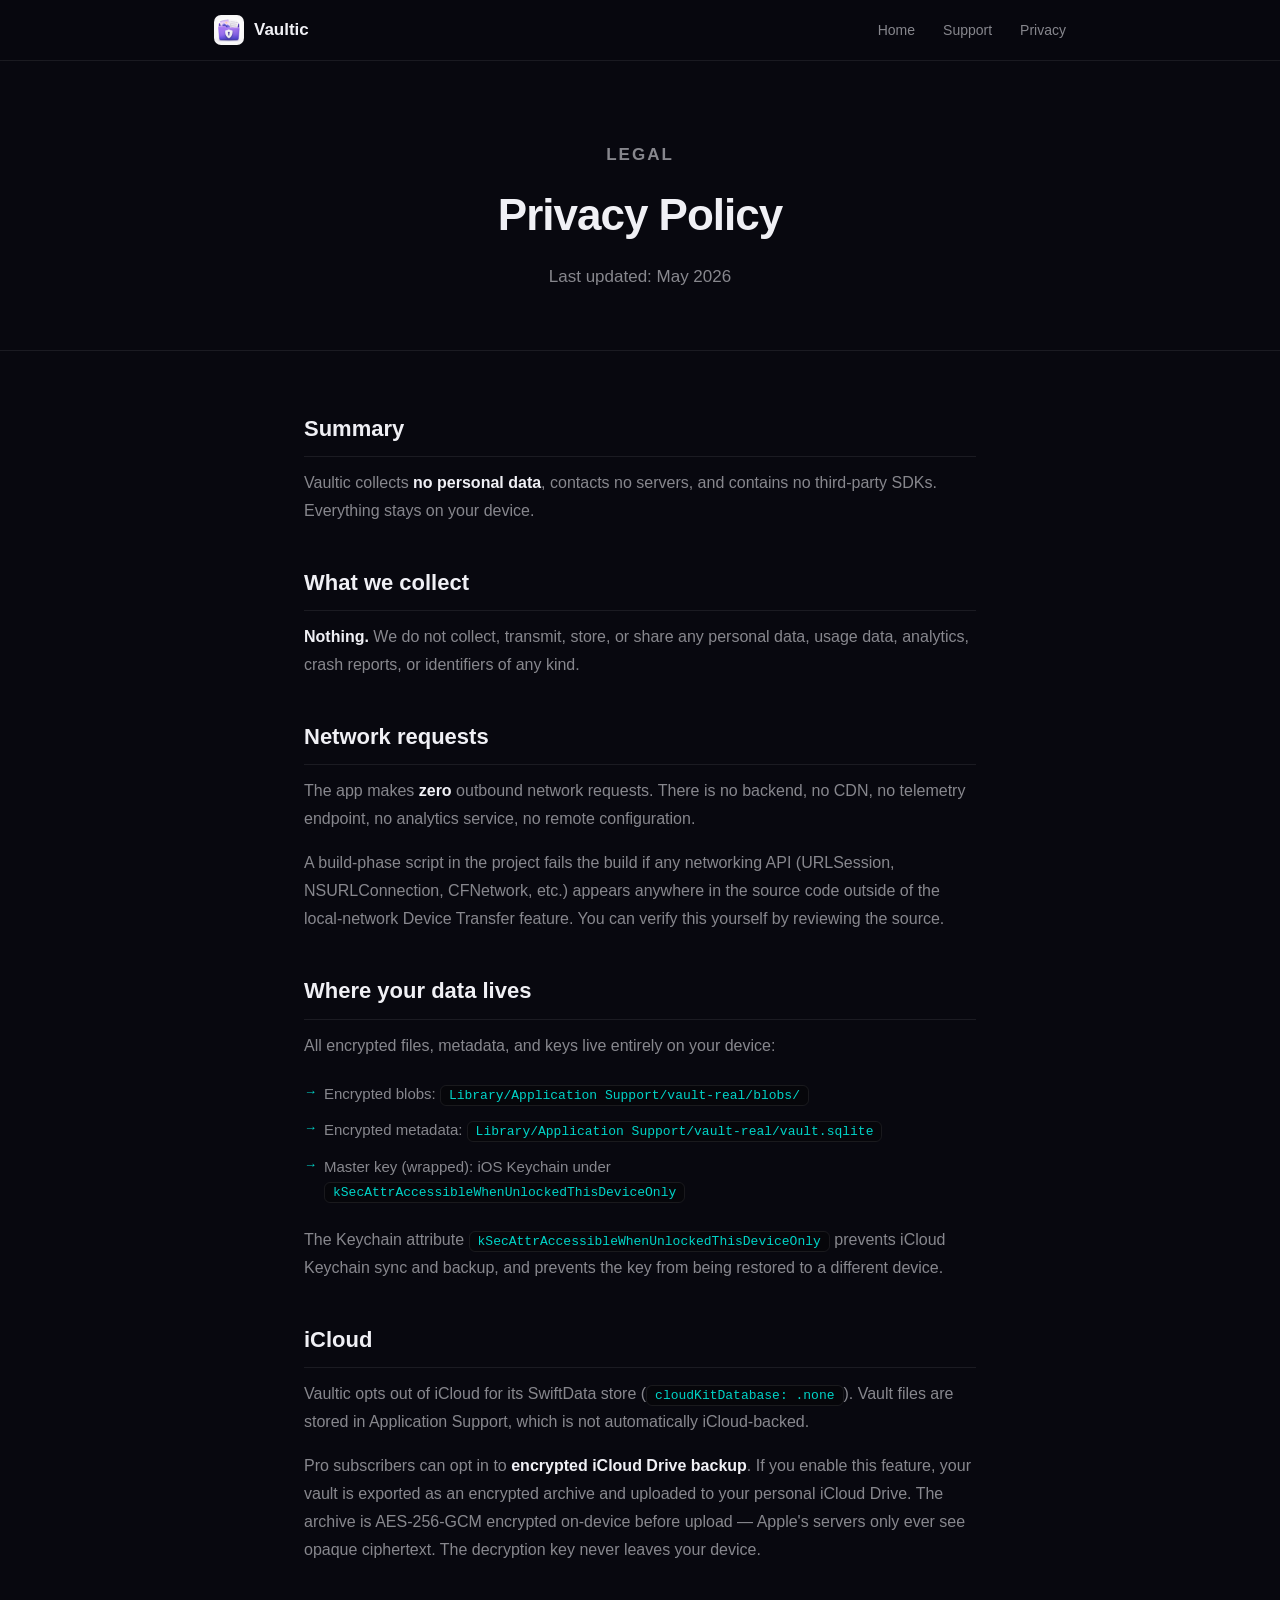
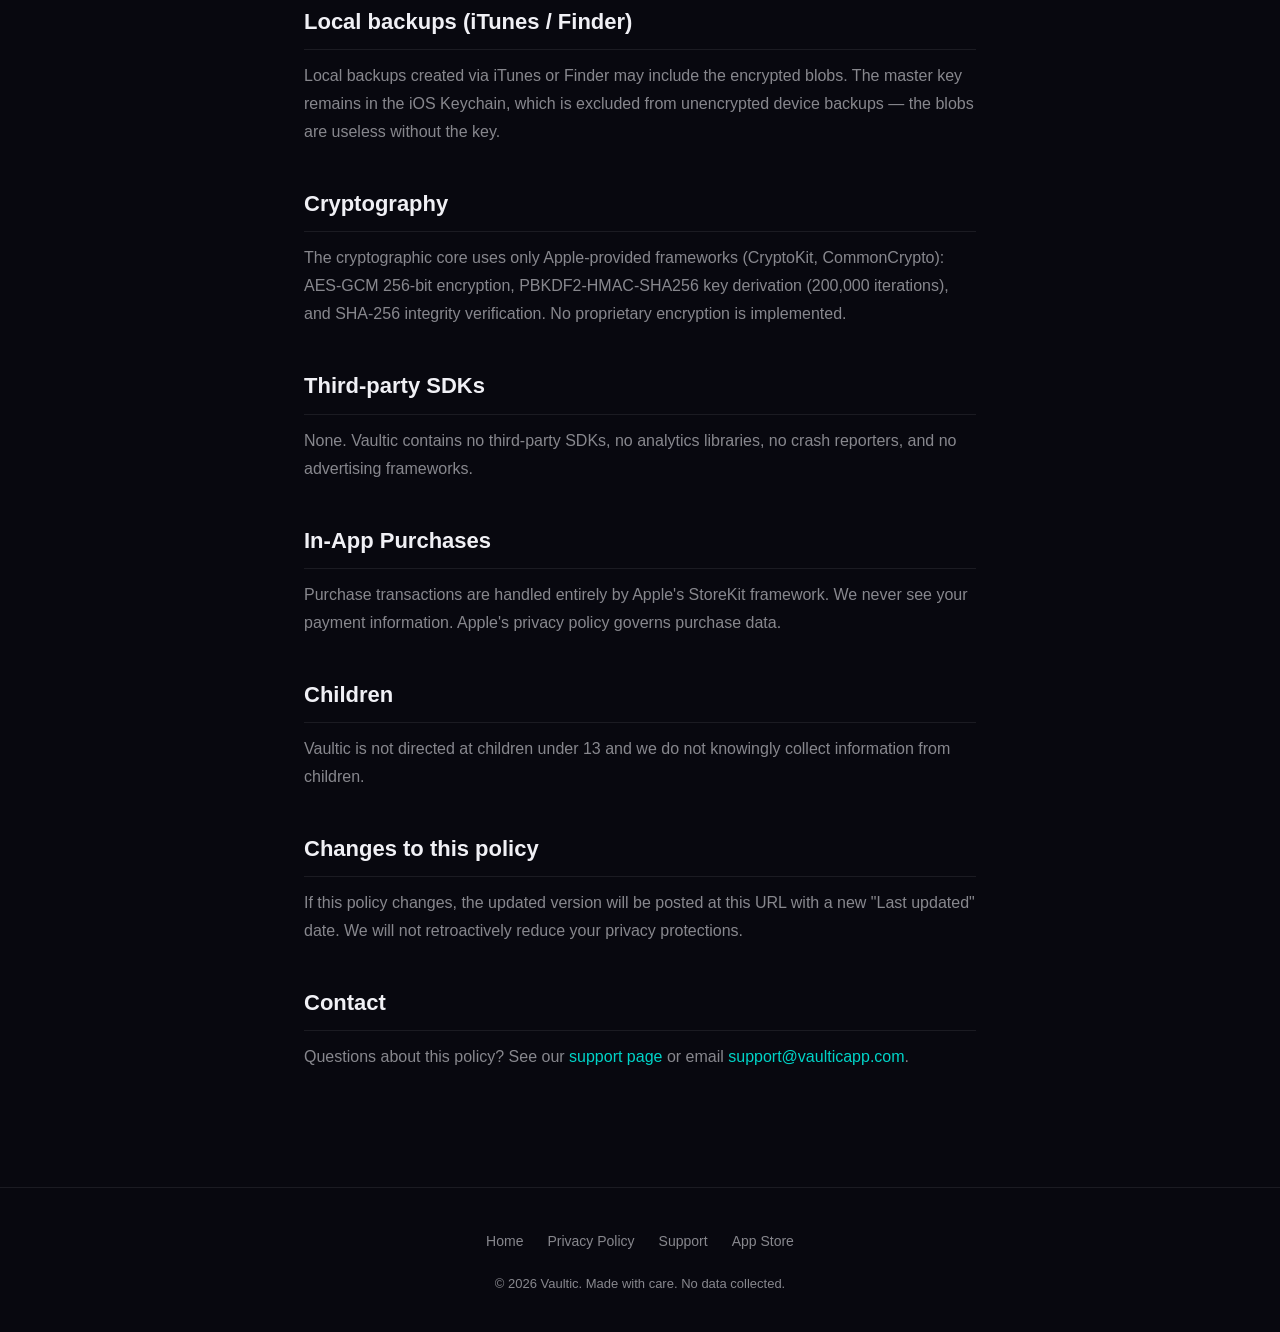
==== privacy.html @ 9163385c "Initial website — landing page, privacy policy, support" ====
<!DOCTYPE html>
<html lang="en">
<head>
  <meta charset="UTF-8" />
  <meta name="viewport" content="width=device-width, initial-scale=1.0" />
  <title>Privacy Policy — Vaultic</title>
  <meta name="description" content="Vaultic collects no personal data, contacts no servers, and contains no third-party SDKs. Everything stays on your device." />
  <link rel="icon" href="assets/icon.png" />
  <link rel="stylesheet" href="style.css" />
</head>
<body>

<nav>
  <div class="nav-inner">
    <a href="index.html" class="nav-logo">
      <img src="assets/icon.png" alt="Vaultic icon" />
      Vaultic
    </a>
    <ul class="nav-links">
      <li><a href="index.html">Home</a></li>
      <li><a href="support.html">Support</a></li>
      <li><a href="privacy.html">Privacy</a></li>
    </ul>
  </div>
</nav>

<div class="page-hero">
  <p class="section-label">Legal</p>
  <h1>Privacy Policy</h1>
  <p>Last updated: May 2026</p>
</div>

<div class="page-content">

  <h2>Summary</h2>
  <p>Vaultic collects <strong>no personal data</strong>, contacts no servers, and contains no third-party SDKs. Everything stays on your device.</p>

  <h2>What we collect</h2>
  <p><strong>Nothing.</strong> We do not collect, transmit, store, or share any personal data, usage data, analytics, crash reports, or identifiers of any kind.</p>

  <h2>Network requests</h2>
  <p>The app makes <strong>zero</strong> outbound network requests. There is no backend, no CDN, no telemetry endpoint, no analytics service, no remote configuration.</p>
  <p>A build-phase script in the project fails the build if any networking API (URLSession, NSURLConnection, CFNetwork, etc.) appears anywhere in the source code outside of the local-network Device Transfer feature. You can verify this yourself by reviewing the source.</p>

  <h2>Where your data lives</h2>
  <p>All encrypted files, metadata, and keys live entirely on your device:</p>
  <ul>
    <li>Encrypted blobs: <code class="code-inline">Library/Application Support/vault-real/blobs/</code></li>
    <li>Encrypted metadata: <code class="code-inline">Library/Application Support/vault-real/vault.sqlite</code></li>
    <li>Master key (wrapped): iOS Keychain under <code class="code-inline">kSecAttrAccessibleWhenUnlockedThisDeviceOnly</code></li>
  </ul>
  <p>The Keychain attribute <code class="code-inline">kSecAttrAccessibleWhenUnlockedThisDeviceOnly</code> prevents iCloud Keychain sync and backup, and prevents the key from being restored to a different device.</p>

  <h2>iCloud</h2>
  <p>Vaultic opts out of iCloud for its SwiftData store (<code class="code-inline">cloudKitDatabase: .none</code>). Vault files are stored in Application Support, which is not automatically iCloud-backed.</p>
  <p>Pro subscribers can opt in to <strong>encrypted iCloud Drive backup</strong>. If you enable this feature, your vault is exported as an encrypted archive and uploaded to your personal iCloud Drive. The archive is AES-256-GCM encrypted on-device before upload — Apple's servers only ever see opaque ciphertext. The decryption key never leaves your device.</p>

  <h2>Local backups (iTunes / Finder)</h2>
  <p>Local backups created via iTunes or Finder may include the encrypted blobs. The master key remains in the iOS Keychain, which is excluded from unencrypted device backups — the blobs are useless without the key.</p>

  <h2>Cryptography</h2>
  <p>The cryptographic core uses only Apple-provided frameworks (CryptoKit, CommonCrypto): AES-GCM 256-bit encryption, PBKDF2-HMAC-SHA256 key derivation (200,000 iterations), and SHA-256 integrity verification. No proprietary encryption is implemented.</p>

  <h2>Third-party SDKs</h2>
  <p>None. Vaultic contains no third-party SDKs, no analytics libraries, no crash reporters, and no advertising frameworks.</p>

  <h2>In-App Purchases</h2>
  <p>Purchase transactions are handled entirely by Apple's StoreKit framework. We never see your payment information. Apple's privacy policy governs purchase data.</p>

  <h2>Children</h2>
  <p>Vaultic is not directed at children under 13 and we do not knowingly collect information from children.</p>

  <h2>Changes to this policy</h2>
  <p>If this policy changes, the updated version will be posted at this URL with a new "Last updated" date. We will not retroactively reduce your privacy protections.</p>

  <h2>Contact</h2>
  <p>Questions about this policy? See our <a href="support.html">support page</a> or email <a href="mailto:support@vaulticapp.com">support@vaulticapp.com</a>.</p>

</div>

<footer>
  <div class="footer-inner">
    <ul class="footer-links">
      <li><a href="index.html">Home</a></li>
      <li><a href="privacy.html">Privacy Policy</a></li>
      <li><a href="support.html">Support</a></li>
      <li><a href="https://apps.apple.com/app/id000000000">App Store</a></li>
    </ul>
    <p>© 2026 Vaultic. Made with care. No data collected.</p>
  </div>
</footer>

</body>
</html>
---- style.css ----
/* ── Reset & base ── */
*, *::before, *::after { box-sizing: border-box; margin: 0; padding: 0; }

:root {
  --bg:        #08080f;
  --bg2:       #0f0f1a;
  --card:      rgba(255,255,255,0.04);
  --border:    rgba(255,255,255,0.08);
  --accent:    #00d4c8;
  --accent2:   #7b5cf5;
  --text:      #f0f0f5;
  --muted:     rgba(240,240,245,0.55);
  --radius:    18px;
  --radius-sm: 12px;
}

html { scroll-behavior: smooth; }

body {
  font-family: -apple-system, BlinkMacSystemFont, "SF Pro Display", "Segoe UI", sans-serif;
  background: var(--bg);
  color: var(--text);
  line-height: 1.6;
  -webkit-font-smoothing: antialiased;
}

a { color: var(--accent); text-decoration: none; }
a:hover { text-decoration: underline; }

img { display: block; max-width: 100%; }

/* ── Layout ── */
.container { max-width: 900px; margin: 0 auto; padding: 0 24px; }

/* ── Nav ── */
nav {
  position: sticky;
  top: 0;
  z-index: 100;
  background: rgba(8,8,15,0.85);
  backdrop-filter: blur(20px);
  -webkit-backdrop-filter: blur(20px);
  border-bottom: 1px solid var(--border);
}

.nav-inner {
  display: flex;
  align-items: center;
  justify-content: space-between;
  height: 60px;
  max-width: 900px;
  margin: 0 auto;
  padding: 0 24px;
}

.nav-logo {
  display: flex;
  align-items: center;
  gap: 10px;
  font-weight: 700;
  font-size: 17px;
  color: var(--text);
  text-decoration: none;
}

.nav-logo img {
  width: 30px;
  height: 30px;
  border-radius: 7px;
}

.nav-links {
  display: flex;
  gap: 28px;
  list-style: none;
}

.nav-links a {
  font-size: 14px;
  color: var(--muted);
  transition: color 0.2s;
}

.nav-links a:hover { color: var(--text); text-decoration: none; }

/* ── Hero ── */
.hero {
  text-align: center;
  padding: 100px 24px 80px;
  background: radial-gradient(ellipse 80% 50% at 50% 0%, rgba(123,92,245,0.18) 0%, transparent 70%);
}

.hero-icon {
  width: 110px;
  height: 110px;
  border-radius: 26px;
  margin: 0 auto 32px;
  box-shadow: 0 24px 60px rgba(0,212,200,0.2), 0 8px 24px rgba(0,0,0,0.5);
}

.hero h1 {
  font-size: clamp(36px, 6vw, 58px);
  font-weight: 800;
  letter-spacing: -1.5px;
  line-height: 1.1;
  margin-bottom: 20px;
  background: linear-gradient(135deg, #fff 40%, var(--accent));
  -webkit-background-clip: text;
  -webkit-text-fill-color: transparent;
  background-clip: text;
}

.hero p {
  font-size: 19px;
  color: var(--muted);
  max-width: 520px;
  margin: 0 auto 40px;
  line-height: 1.65;
}

.btn {
  display: inline-flex;
  align-items: center;
  gap: 10px;
  padding: 14px 28px;
  border-radius: 50px;
  font-size: 16px;
  font-weight: 600;
  transition: transform 0.15s, box-shadow 0.15s;
  cursor: pointer;
  text-decoration: none;
}

.btn:hover { transform: translateY(-2px); text-decoration: none; }

.btn-primary {
  background: linear-gradient(135deg, var(--accent2), var(--accent));
  color: #000;
  box-shadow: 0 8px 30px rgba(0,212,200,0.3);
}

.btn-primary:hover { box-shadow: 0 12px 40px rgba(0,212,200,0.45); }

.btn-secondary {
  background: var(--card);
  color: var(--text);
  border: 1px solid var(--border);
}

.hero-cta { display: flex; gap: 14px; justify-content: center; flex-wrap: wrap; }

.hero-badge {
  margin-top: 32px;
  font-size: 13px;
  color: var(--muted);
}

.hero-badge span {
  display: inline-block;
  background: var(--card);
  border: 1px solid var(--border);
  border-radius: 50px;
  padding: 5px 14px;
  margin: 4px;
}

/* ── Section ── */
section { padding: 80px 0; }

.section-label {
  font-size: 12px;
  font-weight: 700;
  letter-spacing: 2px;
  text-transform: uppercase;
  color: var(--accent);
  margin-bottom: 12px;
}

.section-title {
  font-size: clamp(26px, 4vw, 38px);
  font-weight: 800;
  letter-spacing: -0.8px;
  margin-bottom: 16px;
}

.section-sub {
  font-size: 17px;
  color: var(--muted);
  max-width: 560px;
  line-height: 1.65;
}

/* ── Feature grid ── */
.features-grid {
  display: grid;
  grid-template-columns: repeat(auto-fit, minmax(260px, 1fr));
  gap: 16px;
  margin-top: 48px;
}

.feature-card {
  background: var(--card);
  border: 1px solid var(--border);
  border-radius: var(--radius);
  padding: 28px;
  transition: border-color 0.2s, transform 0.2s;
}

.feature-card:hover {
  border-color: rgba(0,212,200,0.3);
  transform: translateY(-3px);
}

.feature-icon {
  font-size: 30px;
  margin-bottom: 16px;
}

.feature-card h3 {
  font-size: 16px;
  font-weight: 700;
  margin-bottom: 8px;
}

.feature-card p {
  font-size: 14px;
  color: var(--muted);
  line-height: 1.6;
}

/* ── Security section ── */
.security-section {
  background: var(--bg2);
  border-top: 1px solid var(--border);
  border-bottom: 1px solid var(--border);
}

.security-grid {
  display: grid;
  grid-template-columns: 1fr 1fr;
  gap: 48px;
  align-items: center;
  margin-top: 48px;
}

@media (max-width: 640px) {
  .security-grid { grid-template-columns: 1fr; gap: 32px; }
}

.security-list { list-style: none; display: flex; flex-direction: column; gap: 16px; }

.security-list li {
  display: flex;
  align-items: flex-start;
  gap: 14px;
  font-size: 15px;
  color: var(--muted);
}

.security-list .check {
  flex-shrink: 0;
  width: 22px;
  height: 22px;
  border-radius: 50%;
  background: rgba(0,212,200,0.15);
  display: flex;
  align-items: center;
  justify-content: center;
  margin-top: 1px;
}

.security-list .check::after {
  content: "✓";
  font-size: 11px;
  font-weight: 800;
  color: var(--accent);
}

.code-block {
  background: rgba(0,0,0,0.4);
  border: 1px solid var(--border);
  border-radius: var(--radius-sm);
  padding: 20px 24px;
  font-family: "SF Mono", "Fira Code", monospace;
  font-size: 13px;
  color: var(--accent);
  line-height: 1.8;
}

.code-block .comment { color: var(--muted); }

/* ── Pro section ── */
.pro-card {
  background: linear-gradient(135deg, rgba(123,92,245,0.15), rgba(0,212,200,0.1));
  border: 1px solid rgba(123,92,245,0.3);
  border-radius: var(--radius);
  padding: 48px;
  text-align: center;
  margin-top: 48px;
}

.pro-card h3 {
  font-size: 26px;
  font-weight: 800;
  margin-bottom: 12px;
}

.pro-card p {
  color: var(--muted);
  margin-bottom: 32px;
  max-width: 480px;
  margin-left: auto;
  margin-right: auto;
}

.pro-features {
  display: flex;
  flex-wrap: wrap;
  gap: 10px;
  justify-content: center;
  margin-bottom: 32px;
}

.pro-pill {
  background: rgba(255,255,255,0.06);
  border: 1px solid var(--border);
  border-radius: 50px;
  padding: 6px 16px;
  font-size: 13px;
  color: var(--text);
}

/* ── Footer ── */
footer {
  border-top: 1px solid var(--border);
  padding: 40px 0;
  text-align: center;
}

.footer-inner {
  max-width: 900px;
  margin: 0 auto;
  padding: 0 24px;
}

.footer-links {
  display: flex;
  gap: 24px;
  justify-content: center;
  flex-wrap: wrap;
  margin-bottom: 20px;
  list-style: none;
}

.footer-links a { font-size: 14px; color: var(--muted); }
.footer-links a:hover { color: var(--text); text-decoration: none; }

footer p { font-size: 13px; color: var(--muted); }

/* ── Support / Privacy page ── */
.page-hero {
  padding: 80px 24px 60px;
  text-align: center;
  border-bottom: 1px solid var(--border);
}

.page-hero h1 {
  font-size: clamp(28px, 5vw, 44px);
  font-weight: 800;
  letter-spacing: -1px;
  margin-bottom: 12px;
}

.page-hero p { color: var(--muted); font-size: 17px; }

.page-content {
  padding: 60px 24px 100px;
  max-width: 720px;
  margin: 0 auto;
}

.page-content h2 {
  font-size: 22px;
  font-weight: 700;
  margin: 40px 0 12px;
  padding-bottom: 10px;
  border-bottom: 1px solid var(--border);
}

.page-content h2:first-child { margin-top: 0; }

.page-content p { color: var(--muted); margin-bottom: 16px; font-size: 16px; line-height: 1.75; }

.page-content strong { color: var(--text); }

.page-content ul { list-style: none; margin-bottom: 16px; }

.page-content ul li {
  color: var(--muted);
  font-size: 15px;
  padding: 6px 0 6px 20px;
  position: relative;
}

.page-content ul li::before {
  content: "→";
  position: absolute;
  left: 0;
  color: var(--accent);
  font-size: 13px;
}

.faq-item {
  background: var(--card);
  border: 1px solid var(--border);
  border-radius: var(--radius-sm);
  padding: 24px;
  margin-bottom: 16px;
}

.faq-item h3 {
  font-size: 16px;
  font-weight: 700;
  margin-bottom: 12px;
  color: var(--text);
}

.faq-item p, .faq-item li {
  color: var(--muted);
  font-size: 15px;
  line-height: 1.7;
}

.contact-card {
  background: linear-gradient(135deg, rgba(123,92,245,0.12), rgba(0,212,200,0.08));
  border: 1px solid rgba(0,212,200,0.2);
  border-radius: var(--radius);
  padding: 36px;
  text-align: center;
  margin-top: 48px;
}

.contact-card h2 { border: none; margin-top: 0; }
.contact-card p { max-width: 400px; margin: 0 auto 24px; }

.code-inline {
  font-family: "SF Mono", "Fira Code", monospace;
  font-size: 13px;
  background: rgba(0,0,0,0.3);
  border: 1px solid var(--border);
  border-radius: 6px;
  padding: 2px 8px;
  color: var(--accent);
}

/* ── Responsive ── */
@media (max-width: 600px) {
  .hero { padding: 70px 24px 60px; }
  .pro-card { padding: 32px 24px; }
  section { padding: 60px 0; }
}
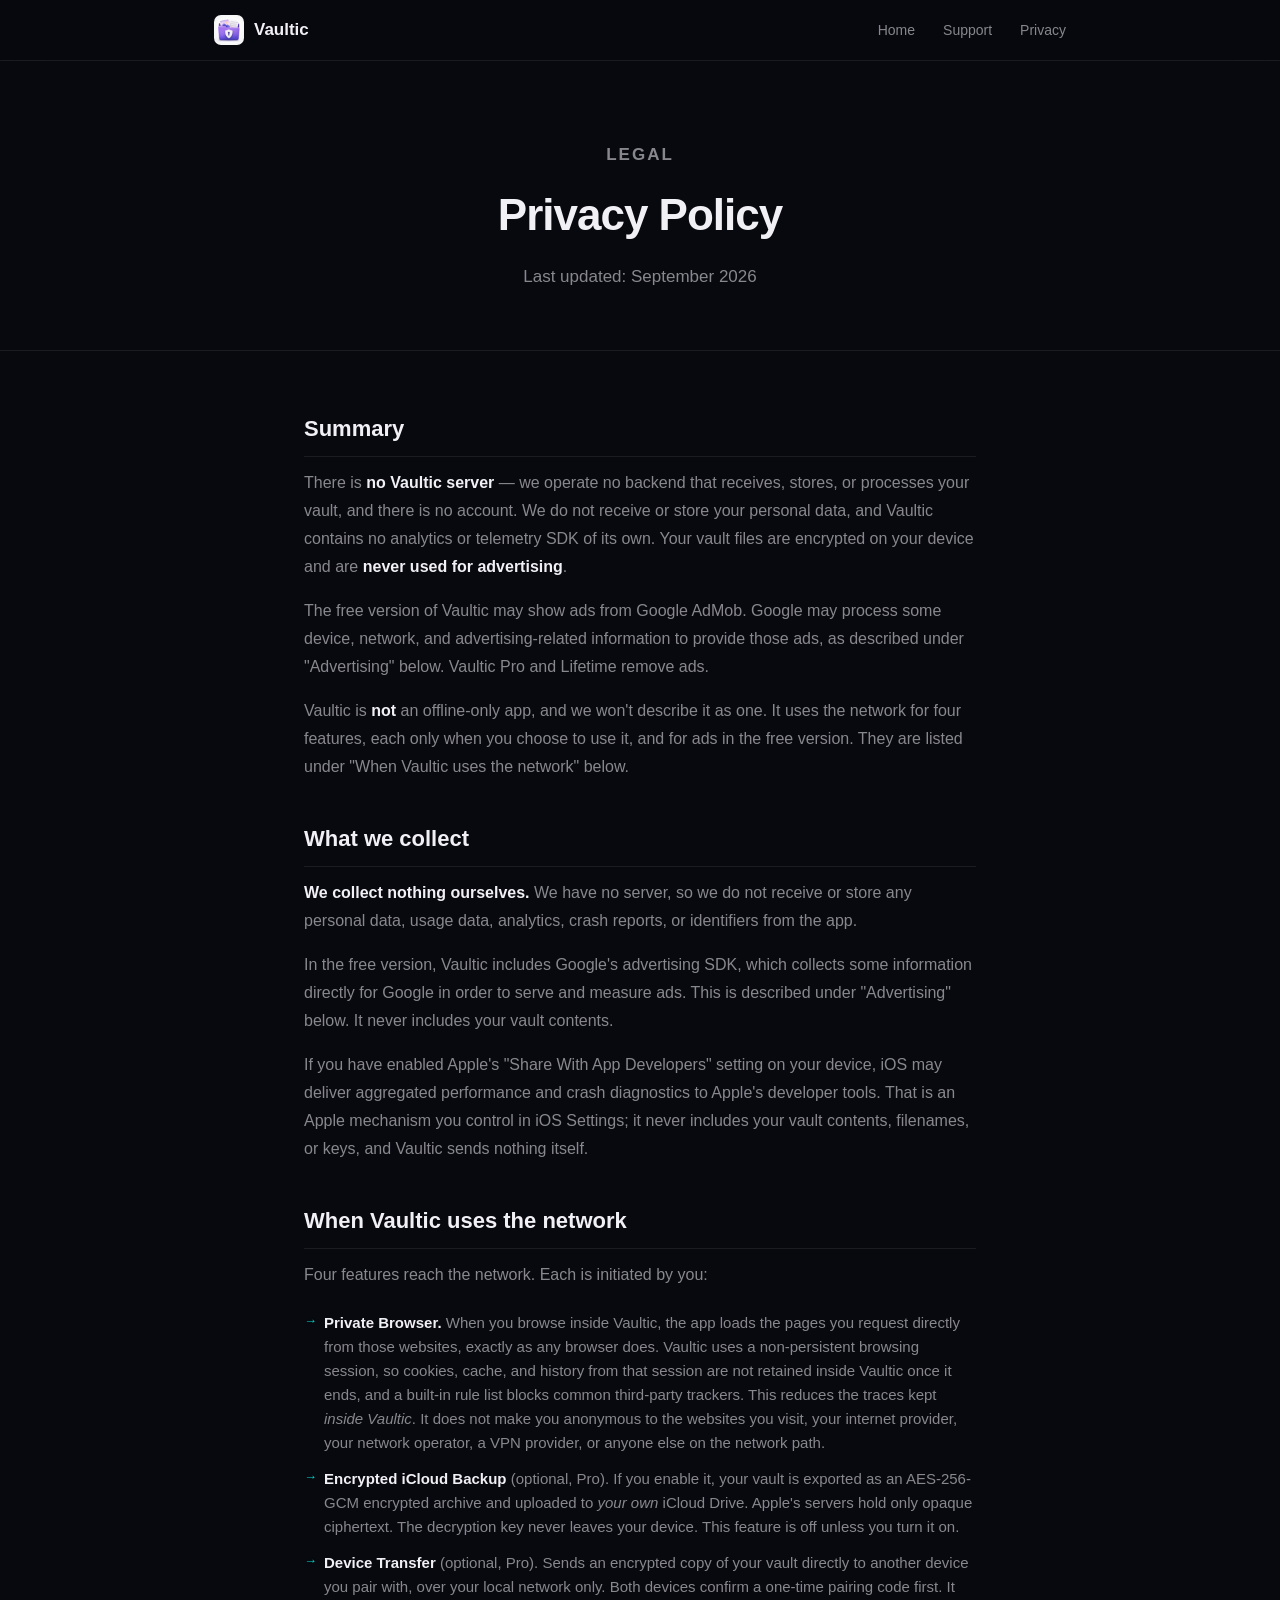
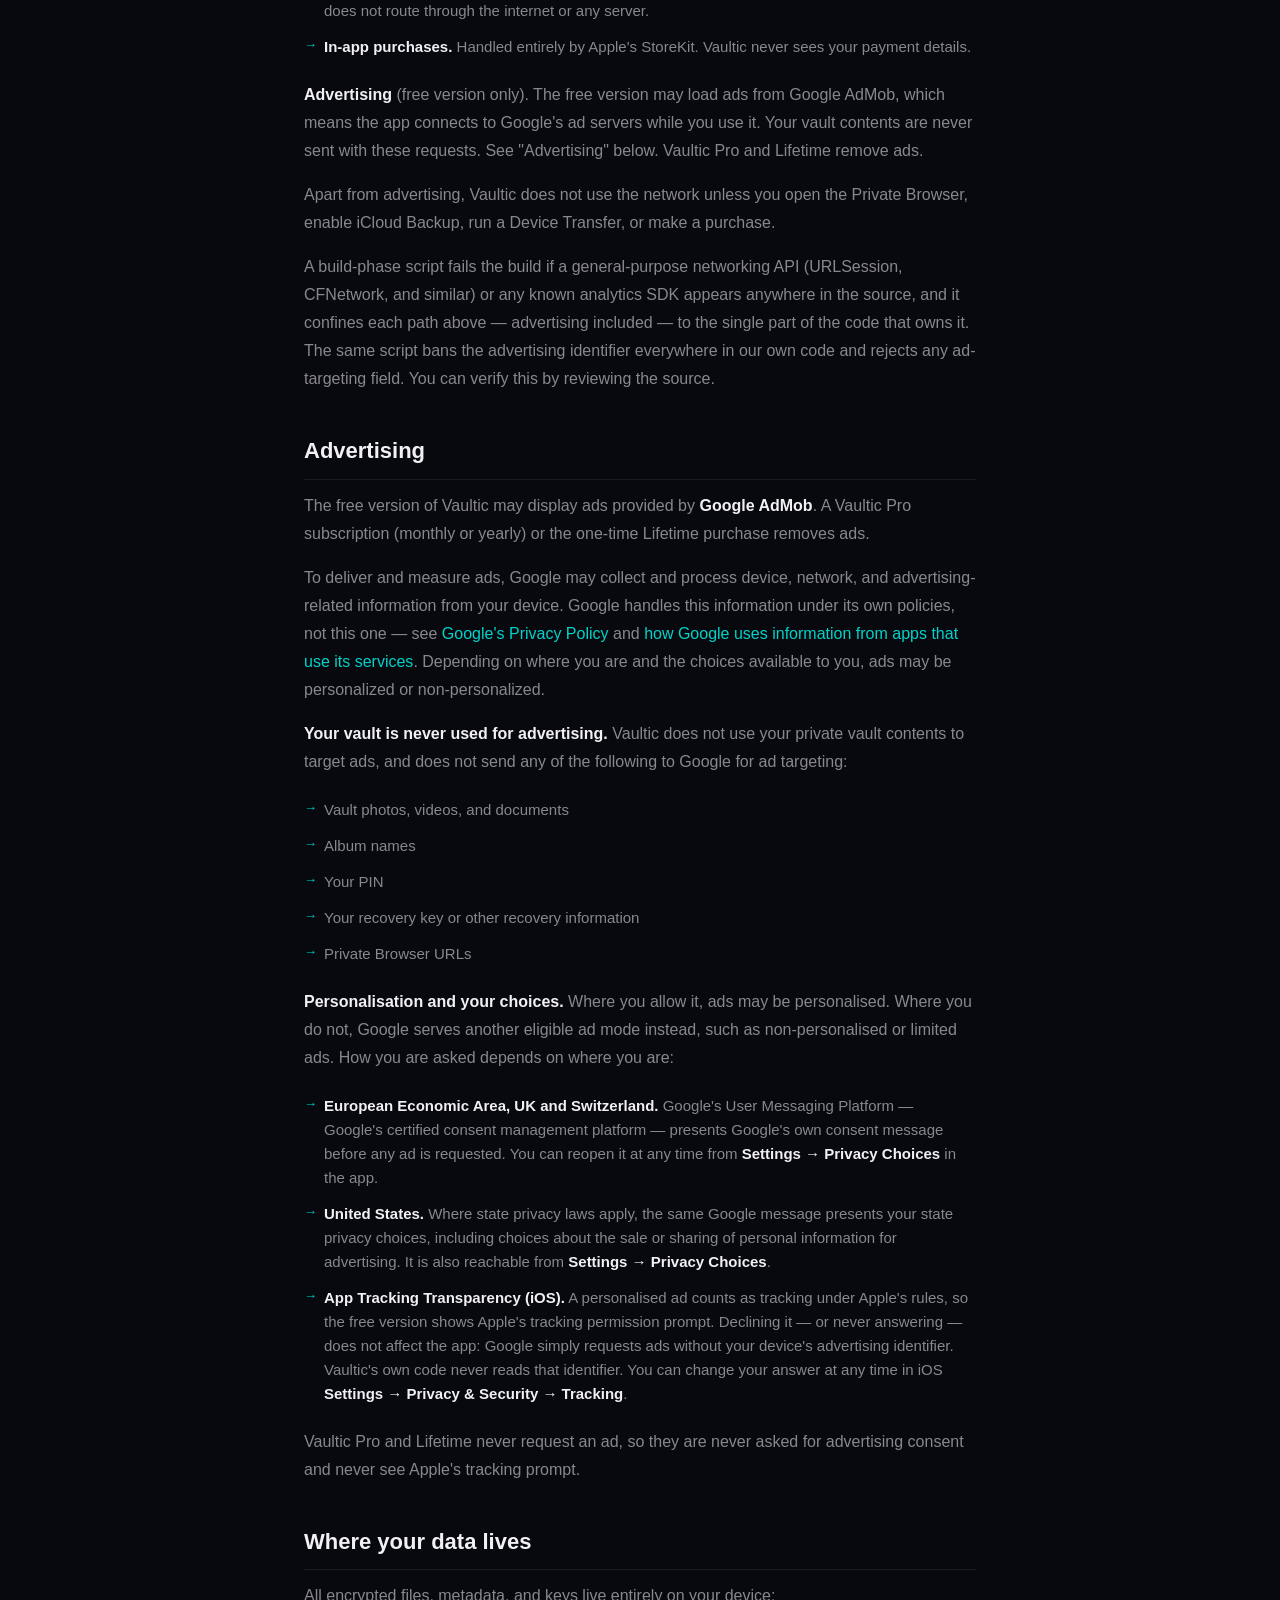
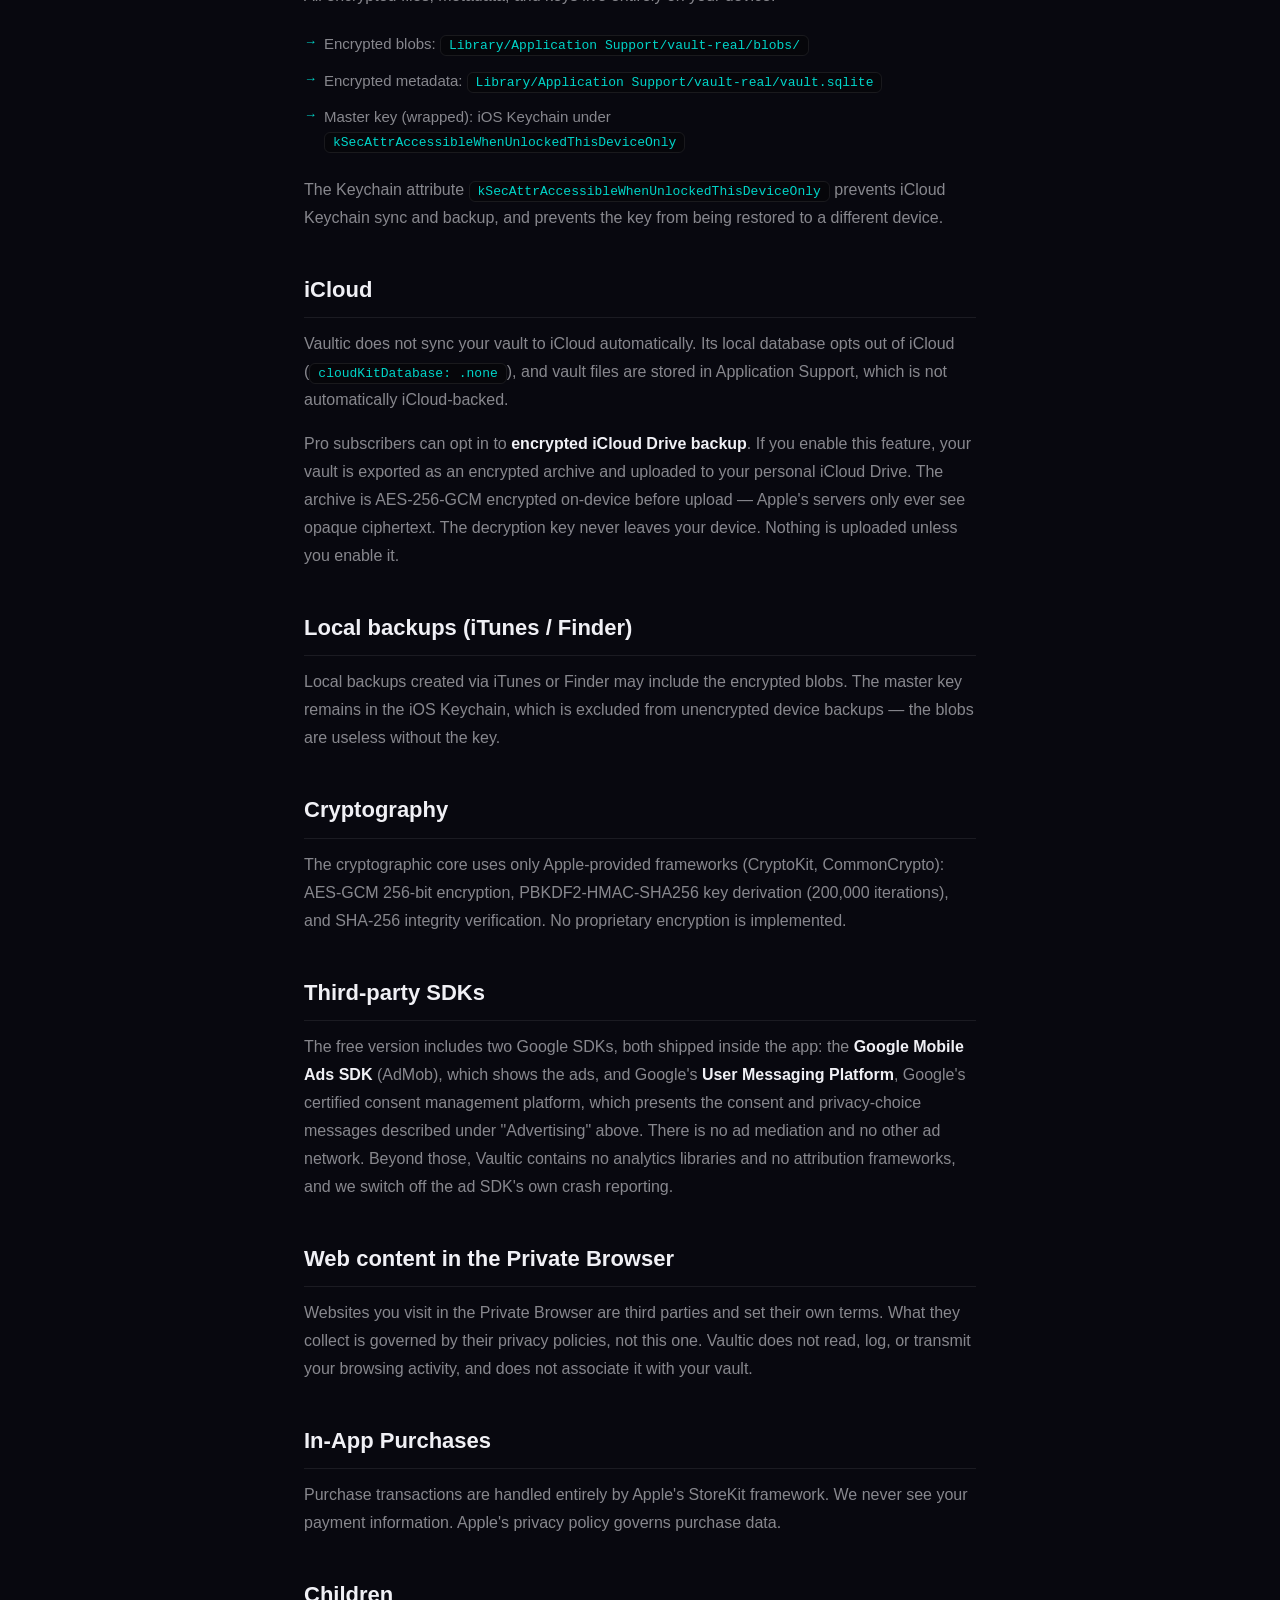
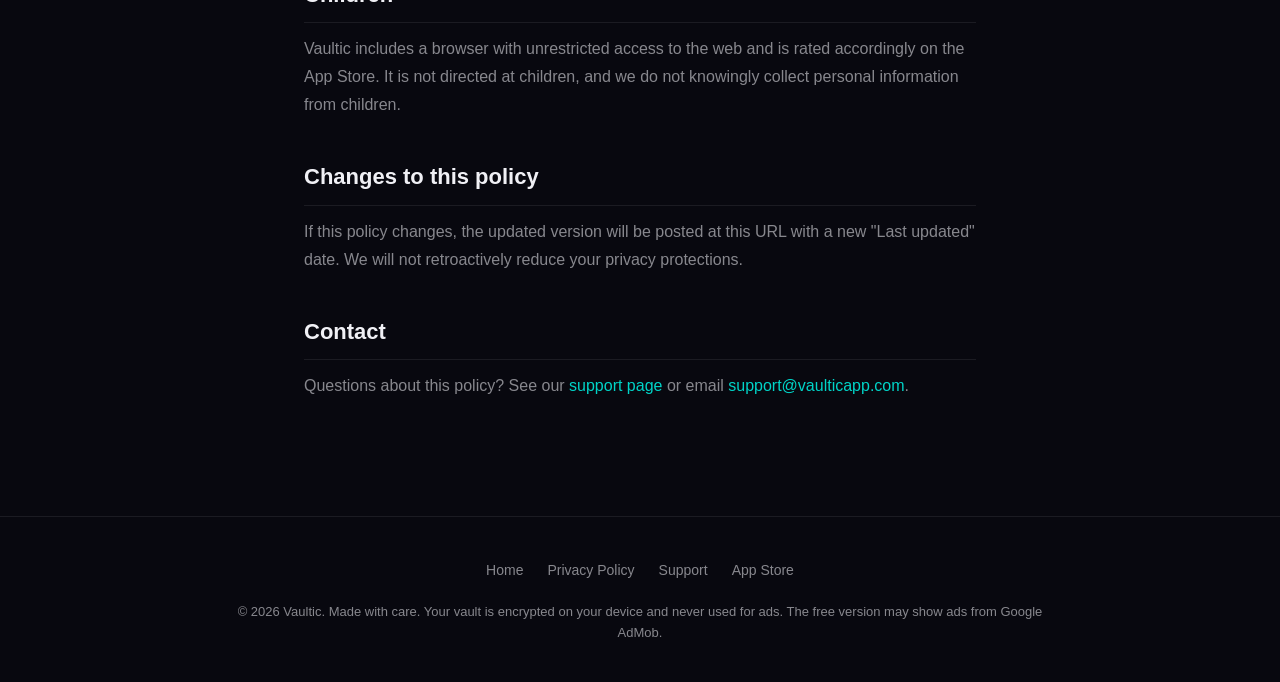
==== commit 45997415: "Document AdMob and App Tracking Transparency The free tier serves personalised ads where permitted, " ====
--- a/privacy.html
+++ b/privacy.html
@@ -4,7 +4,7 @@
   <meta charset="UTF-8" />
   <meta name="viewport" content="width=device-width, initial-scale=1.0" />
   <title>Privacy Policy — Vaultic</title>
-  <meta name="description" content="Vaultic collects no personal data, contacts no servers, and contains no third-party SDKs. Everything stays on your device." />
+  <meta name="description" content="Vaultic operates no server and never uses your vault for advertising. Vault files are encrypted on your device. The free version may show ads from Google AdMob." />
   <link rel="icon" href="assets/icon.png" />
   <link rel="stylesheet" href="style.css" />
 </head>
@@ -27,20 +27,51 @@
 <div class="page-hero">
   <p class="section-label">Legal</p>
   <h1>Privacy Policy</h1>
-  <p>Last updated: May 2026</p>
+  <p>Last updated: September 2026</p>
 </div>
 
 <div class="page-content">
 
   <h2>Summary</h2>
-  <p>Vaultic collects <strong>no personal data</strong>, contacts no servers, and contains no third-party SDKs. Everything stays on your device.</p>
+  <p>There is <strong>no Vaultic server</strong> — we operate no backend that receives, stores, or processes your vault, and there is no account. We do not receive or store your personal data, and Vaultic contains no analytics or telemetry SDK of its own. Your vault files are encrypted on your device and are <strong>never used for advertising</strong>.</p>
+  <p>The free version of Vaultic may show ads from Google AdMob. Google may process some device, network, and advertising-related information to provide those ads, as described under "Advertising" below. Vaultic Pro and Lifetime remove ads.</p>
+  <p>Vaultic is <strong>not</strong> an offline-only app, and we won't describe it as one. It uses the network for four features, each only when you choose to use it, and for ads in the free version. They are listed under "When Vaultic uses the network" below.</p>
 
   <h2>What we collect</h2>
-  <p><strong>Nothing.</strong> We do not collect, transmit, store, or share any personal data, usage data, analytics, crash reports, or identifiers of any kind.</p>
+  <p><strong>We collect nothing ourselves.</strong> We have no server, so we do not receive or store any personal data, usage data, analytics, crash reports, or identifiers from the app.</p>
+  <p>In the free version, Vaultic includes Google's advertising SDK, which collects some information directly for Google in order to serve and measure ads. This is described under "Advertising" below. It never includes your vault contents.</p>
+  <p>If you have enabled Apple's "Share With App Developers" setting on your device, iOS may deliver aggregated performance and crash diagnostics to Apple's developer tools. That is an Apple mechanism you control in iOS Settings; it never includes your vault contents, filenames, or keys, and Vaultic sends nothing itself.</p>
 
-  <h2>Network requests</h2>
-  <p>The app makes <strong>zero</strong> outbound network requests. There is no backend, no CDN, no telemetry endpoint, no analytics service, no remote configuration.</p>
-  <p>A build-phase script in the project fails the build if any networking API (URLSession, NSURLConnection, CFNetwork, etc.) appears anywhere in the source code outside of the local-network Device Transfer feature. You can verify this yourself by reviewing the source.</p>
+  <h2>When Vaultic uses the network</h2>
+  <p>Four features reach the network. Each is initiated by you:</p>
+  <ul>
+    <li><strong>Private Browser.</strong> When you browse inside Vaultic, the app loads the pages you request directly from those websites, exactly as any browser does. Vaultic uses a non-persistent browsing session, so cookies, cache, and history from that session are not retained inside Vaultic once it ends, and a built-in rule list blocks common third-party trackers. This reduces the traces kept <em>inside Vaultic</em>. It does not make you anonymous to the websites you visit, your internet provider, your network operator, a VPN provider, or anyone else on the network path.</li>
+    <li><strong>Encrypted iCloud Backup</strong> (optional, Pro). If you enable it, your vault is exported as an AES-256-GCM encrypted archive and uploaded to <em>your own</em> iCloud Drive. Apple's servers hold only opaque ciphertext. The decryption key never leaves your device. This feature is off unless you turn it on.</li>
+    <li><strong>Device Transfer</strong> (optional, Pro). Sends an encrypted copy of your vault directly to another device you pair with, over your local network only. Both devices confirm a one-time pairing code first. It does not route through the internet or any server.</li>
+    <li><strong>In-app purchases.</strong> Handled entirely by Apple's StoreKit. Vaultic never sees your payment details.</li>
+  </ul>
+  <p><strong>Advertising</strong> (free version only). The free version may load ads from Google AdMob, which means the app connects to Google's ad servers while you use it. Your vault contents are never sent with these requests. See "Advertising" below. Vaultic Pro and Lifetime remove ads.</p>
+  <p>Apart from advertising, Vaultic does not use the network unless you open the Private Browser, enable iCloud Backup, run a Device Transfer, or make a purchase.</p>
+  <p>A build-phase script fails the build if a general-purpose networking API (URLSession, CFNetwork, and similar) or any known analytics SDK appears anywhere in the source, and it confines each path above — advertising included — to the single part of the code that owns it. The same script bans the advertising identifier everywhere in our own code and rejects any ad-targeting field. You can verify this by reviewing the source.</p>
+
+  <h2 id="advertising">Advertising</h2>
+  <p>The free version of Vaultic may display ads provided by <strong>Google AdMob</strong>. A Vaultic Pro subscription (monthly or yearly) or the one-time Lifetime purchase removes ads.</p>
+  <p>To deliver and measure ads, Google may collect and process device, network, and advertising-related information from your device. Google handles this information under its own policies, not this one — see <a href="https://policies.google.com/privacy">Google's Privacy Policy</a> and <a href="https://policies.google.com/technologies/partner-sites">how Google uses information from apps that use its services</a>. Depending on where you are and the choices available to you, ads may be personalized or non-personalized.</p>
+  <p><strong>Your vault is never used for advertising.</strong> Vaultic does not use your private vault contents to target ads, and does not send any of the following to Google for ad targeting:</p>
+  <ul>
+    <li>Vault photos, videos, and documents</li>
+    <li>Album names</li>
+    <li>Your PIN</li>
+    <li>Your recovery key or other recovery information</li>
+    <li>Private Browser URLs</li>
+  </ul>
+  <p><strong>Personalisation and your choices.</strong> Where you allow it, ads may be personalised. Where you do not, Google serves another eligible ad mode instead, such as non-personalised or limited ads. How you are asked depends on where you are:</p>
+  <ul>
+    <li><strong>European Economic Area, UK and Switzerland.</strong> Google's User Messaging Platform — Google's certified consent management platform — presents Google's own consent message before any ad is requested. You can reopen it at any time from <strong>Settings → Privacy Choices</strong> in the app.</li>
+    <li><strong>United States.</strong> Where state privacy laws apply, the same Google message presents your state privacy choices, including choices about the sale or sharing of personal information for advertising. It is also reachable from <strong>Settings → Privacy Choices</strong>.</li>
+    <li><strong>App Tracking Transparency (iOS).</strong> A personalised ad counts as tracking under Apple's rules, so the free version shows Apple's tracking permission prompt. Declining it — or never answering — does not affect the app: Google simply requests ads without your device's advertising identifier. Vaultic's own code never reads that identifier. You can change your answer at any time in iOS <strong>Settings → Privacy &amp; Security → Tracking</strong>.</li>
+  </ul>
+  <p>Vaultic Pro and Lifetime never request an ad, so they are never asked for advertising consent and never see Apple's tracking prompt.</p>
 
   <h2>Where your data lives</h2>
   <p>All encrypted files, metadata, and keys live entirely on your device:</p>
@@ -52,8 +83,8 @@
   <p>The Keychain attribute <code class="code-inline">kSecAttrAccessibleWhenUnlockedThisDeviceOnly</code> prevents iCloud Keychain sync and backup, and prevents the key from being restored to a different device.</p>
 
   <h2>iCloud</h2>
-  <p>Vaultic opts out of iCloud for its SwiftData store (<code class="code-inline">cloudKitDatabase: .none</code>). Vault files are stored in Application Support, which is not automatically iCloud-backed.</p>
-  <p>Pro subscribers can opt in to <strong>encrypted iCloud Drive backup</strong>. If you enable this feature, your vault is exported as an encrypted archive and uploaded to your personal iCloud Drive. The archive is AES-256-GCM encrypted on-device before upload — Apple's servers only ever see opaque ciphertext. The decryption key never leaves your device.</p>
+  <p>Vaultic does not sync your vault to iCloud automatically. Its local database opts out of iCloud (<code class="code-inline">cloudKitDatabase: .none</code>), and vault files are stored in Application Support, which is not automatically iCloud-backed.</p>
+  <p>Pro subscribers can opt in to <strong>encrypted iCloud Drive backup</strong>. If you enable this feature, your vault is exported as an encrypted archive and uploaded to your personal iCloud Drive. The archive is AES-256-GCM encrypted on-device before upload — Apple's servers only ever see opaque ciphertext. The decryption key never leaves your device. Nothing is uploaded unless you enable it.</p>
 
   <h2>Local backups (iTunes / Finder)</h2>
   <p>Local backups created via iTunes or Finder may include the encrypted blobs. The master key remains in the iOS Keychain, which is excluded from unencrypted device backups — the blobs are useless without the key.</p>
@@ -62,19 +93,22 @@
   <p>The cryptographic core uses only Apple-provided frameworks (CryptoKit, CommonCrypto): AES-GCM 256-bit encryption, PBKDF2-HMAC-SHA256 key derivation (200,000 iterations), and SHA-256 integrity verification. No proprietary encryption is implemented.</p>
 
   <h2>Third-party SDKs</h2>
-  <p>None. Vaultic contains no third-party SDKs, no analytics libraries, no crash reporters, and no advertising frameworks.</p>
+  <p>The free version includes two Google SDKs, both shipped inside the app: the <strong>Google Mobile Ads SDK</strong> (AdMob), which shows the ads, and Google's <strong>User Messaging Platform</strong>, Google's certified consent management platform, which presents the consent and privacy-choice messages described under "Advertising" above. There is no ad mediation and no other ad network. Beyond those, Vaultic contains no analytics libraries and no attribution frameworks, and we switch off the ad SDK's own crash reporting.</p>
+
+  <h2>Web content in the Private Browser</h2>
+  <p>Websites you visit in the Private Browser are third parties and set their own terms. What they collect is governed by their privacy policies, not this one. Vaultic does not read, log, or transmit your browsing activity, and does not associate it with your vault.</p>
 
   <h2>In-App Purchases</h2>
   <p>Purchase transactions are handled entirely by Apple's StoreKit framework. We never see your payment information. Apple's privacy policy governs purchase data.</p>
 
   <h2>Children</h2>
-  <p>Vaultic is not directed at children under 13 and we do not knowingly collect information from children.</p>
+  <p>Vaultic includes a browser with unrestricted access to the web and is rated accordingly on the App Store. It is not directed at children, and we do not knowingly collect personal information from children.</p>
 
   <h2>Changes to this policy</h2>
   <p>If this policy changes, the updated version will be posted at this URL with a new "Last updated" date. We will not retroactively reduce your privacy protections.</p>
 
   <h2>Contact</h2>
-  <p>Questions about this policy? See our <a href="support.html">support page</a> or email <a href="mailto:support@vaulticapp.com">support@vaulticapp.com</a>.</p>
+  <p>Questions about this policy? See our <a href="support.html">support page</a> or email <a href="mailto:support@vaulticapp.com" data-support-email>support@vaulticapp.com</a>.</p>
 
 </div>
 
@@ -84,11 +118,13 @@
       <li><a href="index.html">Home</a></li>
       <li><a href="privacy.html">Privacy Policy</a></li>
       <li><a href="support.html">Support</a></li>
-      <li><a href="https://apps.apple.com/app/id000000000">App Store</a></li>
+      <li><a href="#" data-appstore-link>App Store</a></li>
     </ul>
-    <p>© 2026 Vaultic. Made with care. No data collected.</p>
+    <p>© 2026 Vaultic. Made with care. Your vault is encrypted on your device and never used for ads. The free version may show ads from Google AdMob.</p>
   </div>
 </footer>
 
+<script src="assets/config.js"></script>
+
 </body>
 </html>
